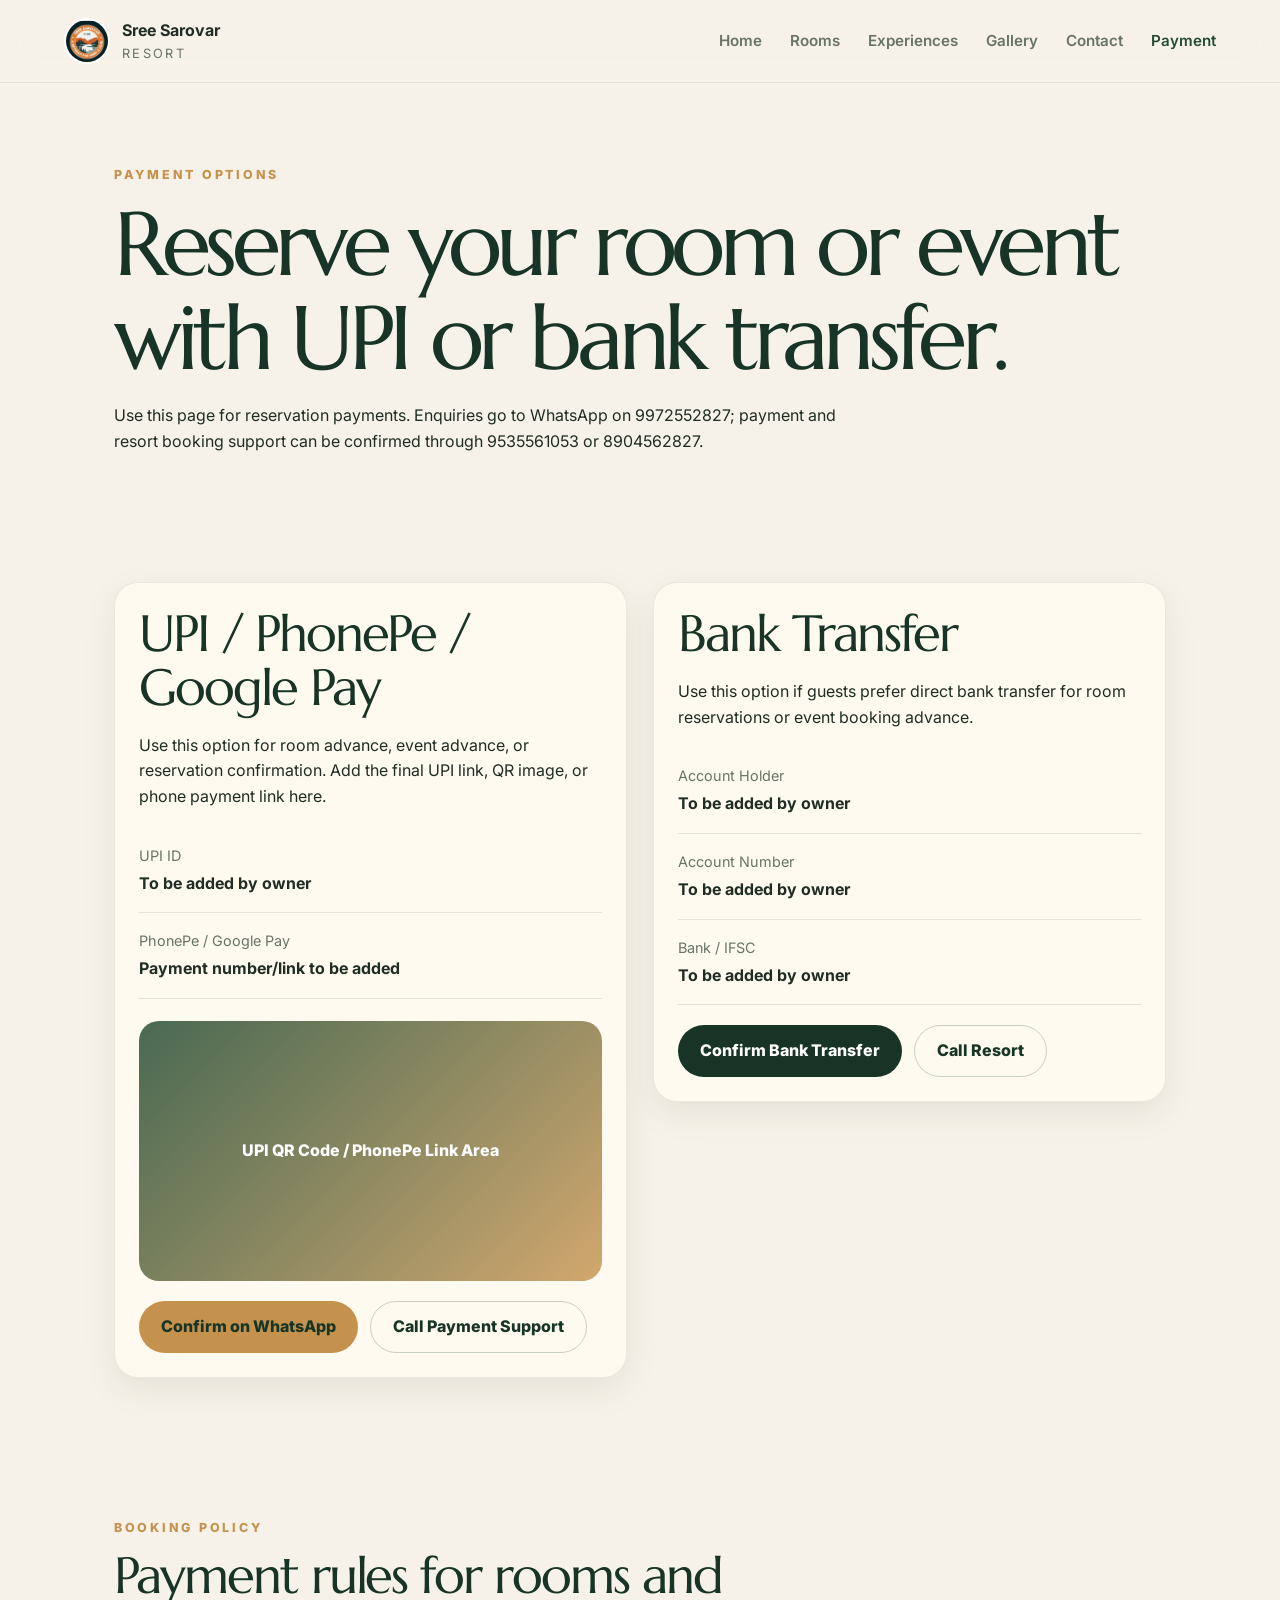
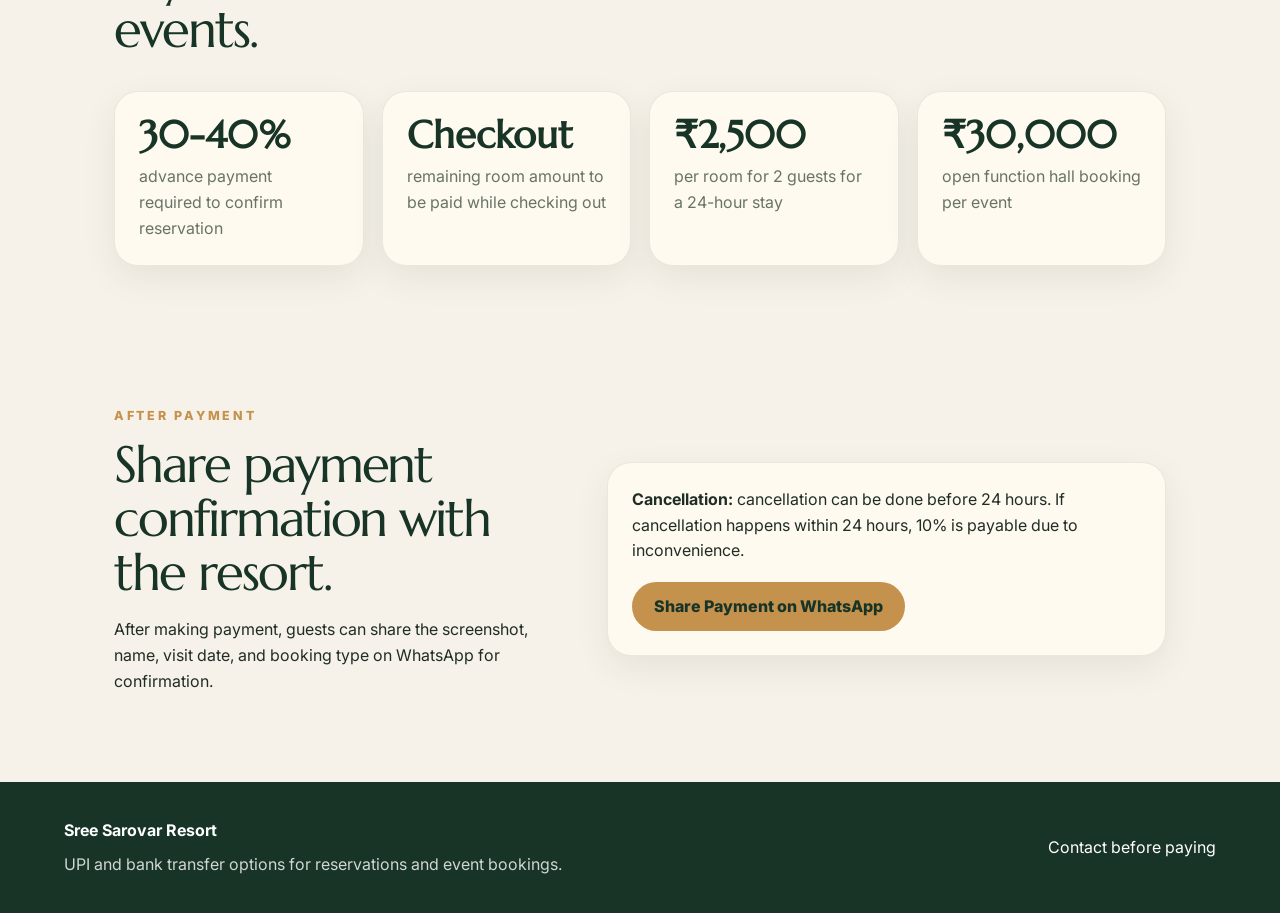
==== payment.html @ 9f4c0558 "resort website" ====
<!doctype html>
<html lang="en">
  <head>
    <meta charset="utf-8">
    <meta name="viewport" content="width=device-width, initial-scale=1">
    <meta name="description" content="UPI and bank transfer payment options for Sree Sarovar Resort reservations.">
    <title>Payment Options | Sree Sarovar Resort</title>
    <link rel="preconnect" href="https://fonts.googleapis.com">
    <link rel="preconnect" href="https://fonts.gstatic.com" crossorigin>
    <link href="https://fonts.googleapis.com/css2?family=Marcellus&family=Inter:wght@400;500;600;700&display=swap" rel="stylesheet">
    <link rel="stylesheet" href="assets/css/styles.css">
  </head>
  <body>
    <header class="site-header">
      <a class="brand" href="index.html"><img class="brand-logo" src="assets/images/sri-sarovar-logo.png" alt="Sree Sarovar Resort logo"><span><strong>Sree Sarovar</strong><small>Resort</small></span></a>
      <button class="nav-toggle" type="button" aria-label="Open navigation" aria-expanded="false"><span></span><span></span><span></span></button>
      <nav class="site-nav" aria-label="Primary navigation">
        <a href="index.html">Home</a>
        <a href="rooms.html">Rooms</a>
        <a href="experiences.html">Experiences</a>
        <a href="gallery.html">Gallery</a>
        <a href="contact.html">Contact</a>
        <a href="payment.html" aria-current="page">Payment</a>
      </nav>
    </header>

    <main>
      <section class="page-hero">
        <p class="eyebrow">Payment Options</p>
        <h1>Reserve your room or event with UPI or bank transfer.</h1>
        <p>Use this page for reservation payments. Enquiries go to WhatsApp on 9972552827; payment and resort booking support can be confirmed through 9535561053 or 8904562827.</p>
      </section>

      <section class="section payment-layout">
        <div class="payment-panel">
          <h2>UPI / PhonePe / Google Pay</h2>
          <p>Use this option for room advance, event advance, or reservation confirmation. Add the final UPI link, QR image, or phone payment link here.</p>
          <div class="payment-row">
            <span>UPI ID</span>
            <strong>To be added by owner</strong>
          </div>
          <div class="payment-row">
            <span>PhonePe / Google Pay</span>
            <strong>Payment number/link to be added</strong>
          </div>
          <div class="qr-placeholder">UPI QR Code / PhonePe Link Area</div>
          <div class="contact-actions">
            <a class="button button-primary" href="https://wa.me/919535561053?text=Hi%20Sree%20Sarovar%20Resort%2C%20I%20want%20to%20confirm%20a%20reservation%20payment." target="_blank" rel="noreferrer">Confirm on WhatsApp</a>
            <a class="button button-outline" href="tel:+918904562827">Call Payment Support</a>
          </div>
        </div>

        <div class="payment-panel">
          <h2>Bank Transfer</h2>
          <p>Use this option if guests prefer direct bank transfer for room reservations or event booking advance.</p>
          <div class="payment-row">
            <span>Account Holder</span>
            <strong>To be added by owner</strong>
          </div>
          <div class="payment-row">
            <span>Account Number</span>
            <strong>To be added by owner</strong>
          </div>
          <div class="payment-row">
            <span>Bank / IFSC</span>
            <strong>To be added by owner</strong>
          </div>
          <div class="contact-actions">
            <a class="button button-dark" href="https://wa.me/918904562827?text=Hi%20Sree%20Sarovar%20Resort%2C%20I%20want%20to%20confirm%20a%20bank%20transfer%20for%20reservation." target="_blank" rel="noreferrer">Confirm Bank Transfer</a>
            <a class="button button-outline" href="tel:+919535561053">Call Resort</a>
          </div>
        </div>
      </section>

      <section class="section">
        <div class="section-heading">
          <p class="eyebrow">Booking Policy</p>
          <h2>Payment rules for rooms and events.</h2>
        </div>
        <div class="policy-grid">
          <article class="policy-card">
            <strong>30-40%</strong>
            <span>advance payment required to confirm reservation</span>
          </article>
          <article class="policy-card">
            <strong>Checkout</strong>
            <span>remaining room amount to be paid while checking out</span>
          </article>
          <article class="policy-card">
            <strong>₹2,500</strong>
            <span>per room for 2 guests for a 24-hour stay</span>
          </article>
          <article class="policy-card">
            <strong>₹30,000</strong>
            <span>open function hall booking per event</span>
          </article>
        </div>
      </section>

      <section class="section split-section">
        <div>
          <p class="eyebrow">After Payment</p>
          <h2>Share payment confirmation with the resort.</h2>
          <p>After making payment, guests can share the screenshot, name, visit date, and booking type on WhatsApp for confirmation.</p>
        </div>
        <div class="story-box">
          <p><strong>Cancellation:</strong> cancellation can be done before 24 hours. If cancellation happens within 24 hours, 10% is payable due to inconvenience.</p>
          <a class="button button-primary" href="https://wa.me/919535561053?text=Hi%20Sree%20Sarovar%20Resort%2C%20I%20have%20made%20an%20advance%20payment%20and%20want%20to%20confirm%20my%20booking." target="_blank" rel="noreferrer">Share Payment on WhatsApp</a>
        </div>
      </section>
    </main>

    <footer class="site-footer">
      <div><strong>Sree Sarovar Resort</strong><p>UPI and bank transfer options for reservations and event bookings.</p></div>
      <div><a href="contact.html">Contact before paying</a></div>
    </footer>
    <script src="assets/js/main.js"></script>
  </body>
</html>
---- assets/css/styles.css ----
:root {
  --bg: #f7f2e9;
  --surface: #fffaf0;
  --surface-strong: #f1e4d0;
  --ink: #1f2d24;
  --muted: #687467;
  --green: #244c37;
  --green-dark: #173426;
  --gold: #c5924d;
  --sand: #e8d2b6;
  --white: #ffffff;
  --shadow: 0 22px 70px rgba(31, 45, 36, 0.12);
  --radius: 28px;
}

* {
  box-sizing: border-box;
}

html {
  scroll-behavior: smooth;
}

body {
  margin: 0;
  background: var(--bg);
  color: var(--ink);
  font-family: "Inter", system-ui, -apple-system, BlinkMacSystemFont, "Segoe UI", sans-serif;
  line-height: 1.6;
}

a {
  color: inherit;
  text-decoration: none;
}

img {
  display: block;
  max-width: 100%;
}

h1,
h2,
h3 {
  color: var(--green-dark);
  font-family: "Marcellus", Georgia, serif;
  font-weight: 400;
  line-height: 1.05;
  margin: 0 0 18px;
}

h1 {
  font-size: clamp(3rem, 7vw, 6.8rem);
  letter-spacing: -0.06em;
}

h2 {
  font-size: clamp(2rem, 4vw, 3.8rem);
  letter-spacing: -0.04em;
}

h3 {
  font-size: 1.55rem;
}

p {
  margin: 0 0 18px;
}

.site-header {
  align-items: center;
  background: rgba(247, 242, 233, 0.88);
  backdrop-filter: blur(16px);
  border-bottom: 1px solid rgba(36, 76, 55, 0.1);
  display: flex;
  justify-content: space-between;
  left: 0;
  padding: 18px clamp(18px, 5vw, 72px);
  position: sticky;
  right: 0;
  top: 0;
  z-index: 20;
}

.brand {
  align-items: center;
  display: inline-flex;
  gap: 12px;
}

.brand-mark,
.brand-logo {
  align-items: center;
  background: var(--green);
  border-radius: 999px;
  color: var(--white);
  display: inline-flex;
  font-family: "Marcellus", Georgia, serif;
  height: 46px;
  justify-content: center;
  width: 46px;
}

.brand-logo {
  background: var(--white);
  object-fit: cover;
  padding: 2px;
}

.brand strong,
.brand small {
  display: block;
}

.brand small {
  color: var(--muted);
  font-size: 0.8rem;
  letter-spacing: 0.18em;
  text-transform: uppercase;
}

.site-nav {
  align-items: center;
  display: flex;
  gap: 28px;
}

.site-nav a {
  color: var(--muted);
  font-size: 0.95rem;
  font-weight: 600;
}

.site-nav a:hover,
.site-nav a[aria-current="page"] {
  color: var(--green);
}

.nav-toggle {
  background: transparent;
  border: 0;
  display: none;
  padding: 8px;
}

.nav-toggle span {
  background: var(--green);
  display: block;
  height: 2px;
  margin: 5px 0;
  width: 26px;
}

.hero {
  align-items: stretch;
  display: grid;
  gap: 28px;
  grid-template-columns: minmax(0, 1.3fr) minmax(320px, 0.7fr);
  min-height: calc(100vh - 84px);
  padding: 60px clamp(18px, 5vw, 72px);
}

.hero-content,
.page-hero,
.section {
  margin: 0 auto;
  max-width: 1180px;
  width: 100%;
}

.hero-content {
  align-content: center;
  background:
    linear-gradient(135deg, rgba(23, 52, 38, 0.9), rgba(36, 76, 55, 0.55)),
    radial-gradient(circle at top right, rgba(197, 146, 77, 0.65), transparent 35%),
    linear-gradient(145deg, #244c37, #11251b);
  border-radius: var(--radius);
  color: var(--white);
  display: grid;
  padding: clamp(28px, 6vw, 78px);
  position: relative;
  overflow: hidden;
}

.hero-content::after {
  border: 1px solid rgba(255, 255, 255, 0.2);
  border-radius: 50%;
  content: "";
  height: 340px;
  position: absolute;
  right: -110px;
  top: -90px;
  width: 340px;
}

.hero-content h1,
.hero-content p {
  color: var(--white);
  max-width: 780px;
  position: relative;
  z-index: 1;
}

.hero-copy {
  font-size: 1.15rem;
}

.hero-actions {
  display: flex;
  flex-wrap: wrap;
  gap: 14px;
  position: relative;
  z-index: 1;
}

.hero-card {
  background:
    linear-gradient(180deg, rgba(23, 52, 38, 0.1), rgba(23, 52, 38, 0.65)),
    linear-gradient(135deg, #d9c4a4, #7b8a64);
  border-radius: var(--radius);
  box-shadow: var(--shadow);
  color: var(--white);
  display: flex;
  flex-direction: column;
  justify-content: flex-end;
  min-height: 440px;
  padding: 32px;
}

.photo-card {
  isolation: isolate;
  overflow: hidden;
  padding: 0;
  position: relative;
}

.photo-card::after {
  background: linear-gradient(180deg, rgba(23, 52, 38, 0.04), rgba(23, 52, 38, 0.82));
  content: "";
  inset: 0;
  position: absolute;
  z-index: 1;
}

.photo-card img {
  height: 100%;
  inset: 0;
  object-fit: cover;
  position: absolute;
  width: 100%;
}

.photo-card > div {
  margin-top: auto;
  padding: 32px;
  position: relative;
  z-index: 2;
}

.hero-card span,
.eyebrow {
  color: var(--gold);
  font-size: 0.78rem;
  font-weight: 800;
  letter-spacing: 0.22em;
  margin-bottom: 12px;
  text-transform: uppercase;
}

.hero-card strong {
  font-family: "Marcellus", Georgia, serif;
  font-size: 2.2rem;
  line-height: 1;
  margin-bottom: 14px;
}

.button {
  align-items: center;
  border-radius: 999px;
  display: inline-flex;
  font-weight: 800;
  justify-content: center;
  min-height: 48px;
  padding: 12px 22px;
  transition: transform 180ms ease, box-shadow 180ms ease;
}

.button:hover {
  box-shadow: 0 14px 28px rgba(31, 45, 36, 0.18);
  transform: translateY(-2px);
}

.button-primary {
  background: var(--gold);
  color: var(--green-dark);
}

.button-secondary {
  border: 1px solid rgba(255, 255, 255, 0.4);
  color: var(--white);
}

.button-dark {
  background: var(--green-dark);
  color: var(--white);
}

.button-outline {
  border: 1px solid rgba(36, 76, 55, 0.24);
  color: var(--green-dark);
}

.booking-strip {
  align-items: center;
  background: var(--surface);
  border: 1px solid rgba(36, 76, 55, 0.1);
  border-radius: 24px;
  box-shadow: var(--shadow);
  display: flex;
  gap: 18px;
  justify-content: space-between;
  margin: -34px auto 70px;
  max-width: 980px;
  padding: 24px;
  position: relative;
  width: calc(100% - 36px);
  z-index: 2;
}

.inner-strip {
  margin-bottom: 24px;
  margin-top: 0;
}

.booking-strip span {
  color: var(--muted);
  display: block;
  font-size: 0.9rem;
}

.booking-actions {
  display: flex;
  flex-wrap: wrap;
  gap: 12px;
}

.section {
  padding: 70px clamp(18px, 5vw, 72px);
}

.section-heading {
  margin-bottom: 34px;
  max-width: 760px;
}

.card-grid {
  display: grid;
  gap: 22px;
}

.card-grid.three {
  grid-template-columns: repeat(3, minmax(0, 1fr));
}

.policy-grid,
.review-grid,
.attraction-grid,
.payment-option-grid {
  display: grid;
  gap: 18px;
}

.policy-grid,
.review-grid,
.payment-option-grid {
  grid-template-columns: repeat(4, minmax(0, 1fr));
}

.attraction-grid {
  grid-template-columns: repeat(2, minmax(0, 1fr));
}

.feature-card,
.story-box,
.contact-panel,
.enquiry-form,
.room-card,
.policy-card,
.review-card,
.attraction-card,
.payment-panel,
.payment-option-card {
  background: var(--surface);
  border: 1px solid rgba(36, 76, 55, 0.1);
  border-radius: 24px;
  box-shadow: 0 12px 34px rgba(31, 45, 36, 0.08);
  padding: 24px;
}

.payment-option-card {
  display: flex;
  flex-direction: column;
}

.payment-option-card > span {
  color: var(--gold);
  font-size: 0.78rem;
  font-weight: 800;
  letter-spacing: 0.16em;
  margin-bottom: 14px;
  text-transform: uppercase;
}

.payment-option-card .button {
  margin-top: auto;
}

.policy-card strong {
  color: var(--green-dark);
  display: block;
  font-family: "Marcellus", Georgia, serif;
  font-size: clamp(1.8rem, 3vw, 2.7rem);
  line-height: 1;
  margin-bottom: 10px;
}

.policy-card span,
.review-card span {
  color: var(--muted);
}

.attraction-card {
  display: grid;
  gap: 18px;
  grid-template-columns: 190px minmax(0, 1fr);
}

.attraction-visual {
  align-items: flex-end;
  background:
    linear-gradient(180deg, rgba(23, 52, 38, 0.05), rgba(23, 52, 38, 0.82)),
    linear-gradient(135deg, #98aa78, #d9b77a);
  border-radius: 18px;
  color: var(--white);
  display: flex;
  font-family: "Marcellus", Georgia, serif;
  font-size: 1.5rem;
  min-height: 190px;
  overflow: hidden;
  position: relative;
}

.attraction-visual::after {
  background: linear-gradient(180deg, rgba(23, 52, 38, 0.04), rgba(23, 52, 38, 0.72));
  content: "";
  inset: 0;
  position: absolute;
}

.attraction-visual img {
  height: 100%;
  inset: 0;
  object-fit: cover;
  position: absolute;
  width: 100%;
}

.attraction-visual span {
  padding: 18px;
  position: relative;
  z-index: 1;
}

.review-card strong {
  color: var(--green-dark);
  display: block;
  font-family: "Marcellus", Georgia, serif;
  font-size: 1.6rem;
  line-height: 1.15;
  margin-bottom: 14px;
}

.image-credit-note {
  color: var(--muted);
  font-size: 0.9rem;
  margin-top: 12px;
}

.image-placeholder,
.gallery-tile,
.gallery-item,
.map-placeholder {
  align-items: center;
  background:
    linear-gradient(135deg, rgba(36, 76, 55, 0.75), rgba(197, 146, 77, 0.55)),
    linear-gradient(135deg, #b9c1a5, #e2c195);
  border-radius: 20px;
  color: var(--white);
  display: flex;
  font-weight: 800;
  justify-content: center;
  min-height: 220px;
  text-align: center;
}

.card-image,
.room-image,
.gallery-tile,
.gallery-item img {
  border-radius: 20px;
  display: block;
  height: 230px;
  object-fit: cover;
  width: 100%;
}

.room-image {
  height: 340px;
}

img.gallery-tile {
  min-height: 220px;
}

.image-placeholder.large {
  min-height: 320px;
}

.split-section {
  align-items: center;
  display: grid;
  gap: 36px;
  grid-template-columns: minmax(0, 0.9fr) minmax(320px, 1.1fr);
}

.payment-layout {
  align-items: start;
  display: grid;
  gap: 26px;
  grid-template-columns: repeat(2, minmax(0, 1fr));
}

.payment-row {
  border-bottom: 1px solid rgba(36, 76, 55, 0.12);
  display: grid;
  gap: 4px;
  padding: 16px 0;
}

.payment-row span {
  color: var(--muted);
  font-size: 0.9rem;
}

.qr-placeholder {
  align-items: center;
  background:
    linear-gradient(135deg, rgba(36, 76, 55, 0.75), rgba(197, 146, 77, 0.55)),
    linear-gradient(135deg, #b9c1a5, #e2c195);
  border-radius: 20px;
  color: var(--white);
  display: flex;
  font-weight: 800;
  justify-content: center;
  margin-top: 22px;
  min-height: 260px;
  text-align: center;
}

.inline-link {
  display: inline-block;
  margin-left: 14px;
  margin-top: 14px;
}

.section-cta {
  margin-top: 24px;
}

.amenity-list {
  display: grid;
  gap: 14px;
}

.amenity-list div {
  background: var(--surface);
  border-left: 5px solid var(--gold);
  border-radius: 18px;
  padding: 20px;
}

.amenity-list strong,
.amenity-list span {
  display: block;
}

.amenity-list span {
  color: var(--muted);
}

.text-link {
  border-bottom: 2px solid var(--gold);
  color: var(--green);
  font-weight: 800;
}

.accent-section {
  background: var(--green-dark);
  border-radius: var(--radius);
  color: var(--white);
  margin-bottom: 70px;
}

.accent-section h2,
.accent-section p {
  color: var(--white);
}

.gallery-preview,
.gallery-grid {
  display: grid;
  gap: 16px;
  grid-template-columns: repeat(4, minmax(0, 1fr));
  margin-bottom: 24px;
}

.gallery-tile.tall {
  grid-row: span 2;
  height: 456px;
  min-height: 456px;
}

.gallery-tile.wide {
  grid-column: span 2;
}

.page-hero {
  padding: 82px clamp(18px, 5vw, 72px) 40px;
}

.page-hero p {
  max-width: 740px;
}

.room-list {
  display: grid;
  gap: 28px;
}

.room-card {
  align-items: center;
  display: grid;
  gap: 28px;
  grid-template-columns: minmax(280px, 0.85fr) minmax(0, 1fr);
}

.check-list {
  color: var(--muted);
  margin: 0 0 24px;
  padding-left: 20px;
}

.icon-circle {
  align-items: center;
  background: var(--green);
  border-radius: 999px;
  color: var(--white);
  display: inline-flex;
  font-weight: 800;
  height: 54px;
  justify-content: center;
  margin-bottom: 20px;
  width: 54px;
}

.filter-bar {
  display: flex;
  flex-wrap: wrap;
  gap: 10px;
  margin-bottom: 24px;
}

.filter-button {
  background: var(--surface);
  border: 1px solid rgba(36, 76, 55, 0.14);
  border-radius: 999px;
  color: var(--green);
  cursor: pointer;
  font: inherit;
  font-weight: 800;
  padding: 10px 18px;
}

.filter-button.active {
  background: var(--green);
  color: var(--white);
}

.gallery-item {
  background: var(--surface);
  box-shadow: 0 12px 34px rgba(31, 45, 36, 0.08);
  display: block;
  margin: 0;
  min-height: 230px;
  overflow: hidden;
  padding: 0;
}

.gallery-item img {
  border-radius: 20px 20px 0 0;
}

.gallery-item figcaption {
  color: var(--green-dark);
  font-weight: 800;
  padding: 14px 16px 16px;
}

.gallery-item.is-hidden {
  display: none;
}

.contact-layout {
  align-items: start;
  display: grid;
  gap: 26px;
  grid-template-columns: minmax(0, 0.9fr) minmax(320px, 1.1fr);
}

.contact-row {
  border-bottom: 1px solid rgba(36, 76, 55, 0.12);
  display: grid;
  gap: 4px;
  padding: 16px 0;
}

.contact-row span {
  color: var(--muted);
  font-size: 0.9rem;
}

.map-placeholder {
  margin-top: 22px;
  min-height: 260px;
}

.map-frame {
  border: 0;
  border-radius: 20px;
  display: block;
  height: 300px;
  margin-top: 22px;
  width: 100%;
}

.contact-actions {
  display: flex;
  flex-wrap: wrap;
  gap: 12px;
  margin-top: 20px;
}

.enquiry-form {
  display: grid;
  gap: 16px;
}

.enquiry-form label {
  color: var(--green);
  display: grid;
  font-weight: 800;
  gap: 8px;
}

input,
select,
textarea {
  background: var(--white);
  border: 1px solid rgba(36, 76, 55, 0.16);
  border-radius: 14px;
  color: var(--ink);
  font: inherit;
  padding: 13px 14px;
  width: 100%;
}

input:focus,
select:focus,
textarea:focus {
  border-color: var(--gold);
  outline: 3px solid rgba(197, 146, 77, 0.2);
}

.form-note {
  color: var(--muted);
  font-size: 0.9rem;
}

.site-footer {
  align-items: center;
  background: var(--green-dark);
  color: rgba(255, 255, 255, 0.8);
  display: flex;
  gap: 24px;
  justify-content: space-between;
  padding: 36px clamp(18px, 5vw, 72px);
}

.site-footer strong,
.site-footer a {
  color: var(--white);
}

.site-footer p {
  margin: 8px 0 0;
}

@media (max-width: 920px) {
  .nav-toggle {
    display: block;
  }

  .site-nav {
    background: var(--surface);
    border: 1px solid rgba(36, 76, 55, 0.1);
    border-radius: 18px;
    box-shadow: var(--shadow);
    display: none;
    flex-direction: column;
    gap: 14px;
    padding: 18px;
    position: absolute;
    right: 18px;
    top: 76px;
    width: min(280px, calc(100vw - 36px));
  }

  .site-nav.open {
    display: flex;
  }

  .hero,
  .split-section,
  .room-card,
  .contact-layout,
  .payment-layout {
    grid-template-columns: 1fr;
  }

  .card-grid.three,
  .policy-grid,
  .review-grid,
  .attraction-grid,
  .payment-option-grid,
  .gallery-preview,
  .gallery-grid {
    grid-template-columns: repeat(2, minmax(0, 1fr));
  }

  .attraction-card {
    grid-template-columns: 1fr;
  }
}

@media (max-width: 640px) {
  .hero {
    min-height: auto;
    padding-top: 28px;
  }

  .hero-card {
    min-height: 320px;
  }

  .booking-strip,
  .site-footer {
    align-items: flex-start;
    flex-direction: column;
  }

  .card-grid.three,
  .policy-grid,
  .review-grid,
  .attraction-grid,
  .payment-option-grid,
  .gallery-preview,
  .gallery-grid {
    grid-template-columns: 1fr;
  }

  .gallery-tile.tall,
  .gallery-tile.wide {
    grid-column: auto;
    grid-row: auto;
    min-height: 220px;
  }
}
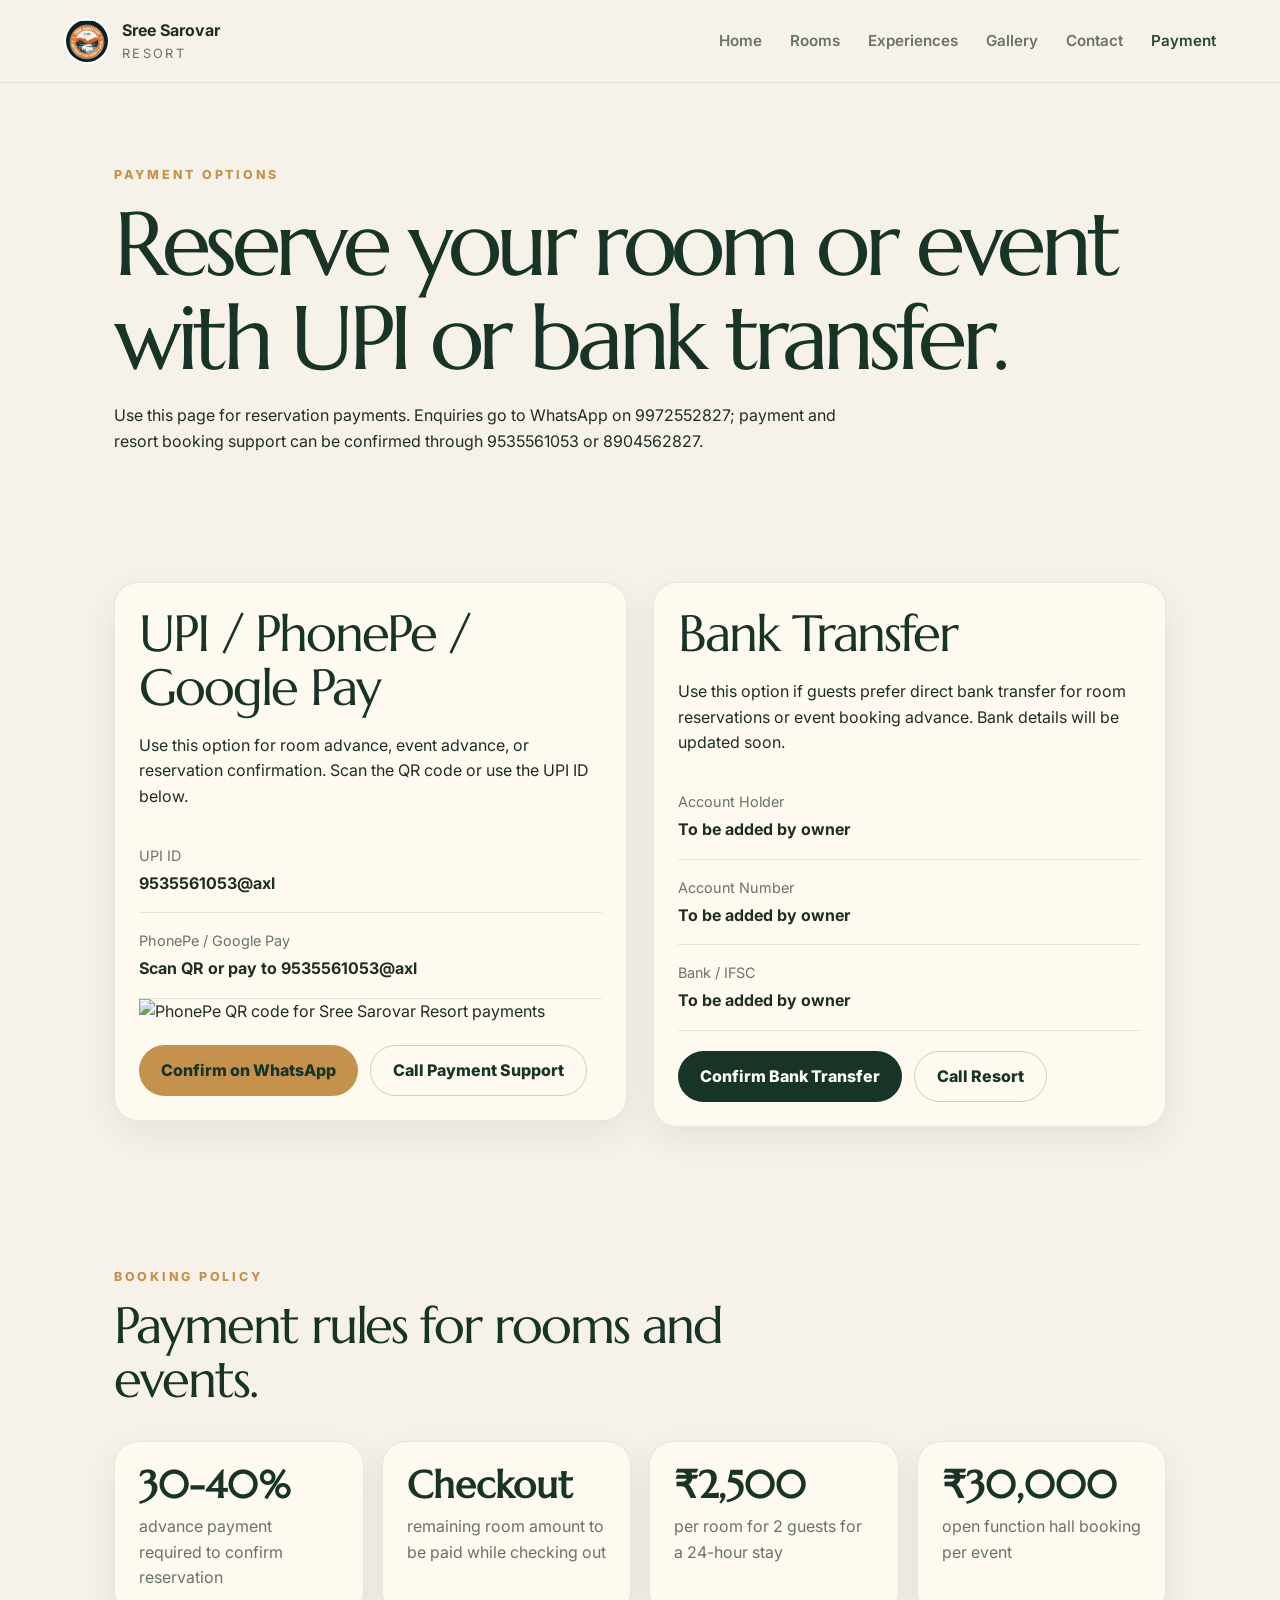
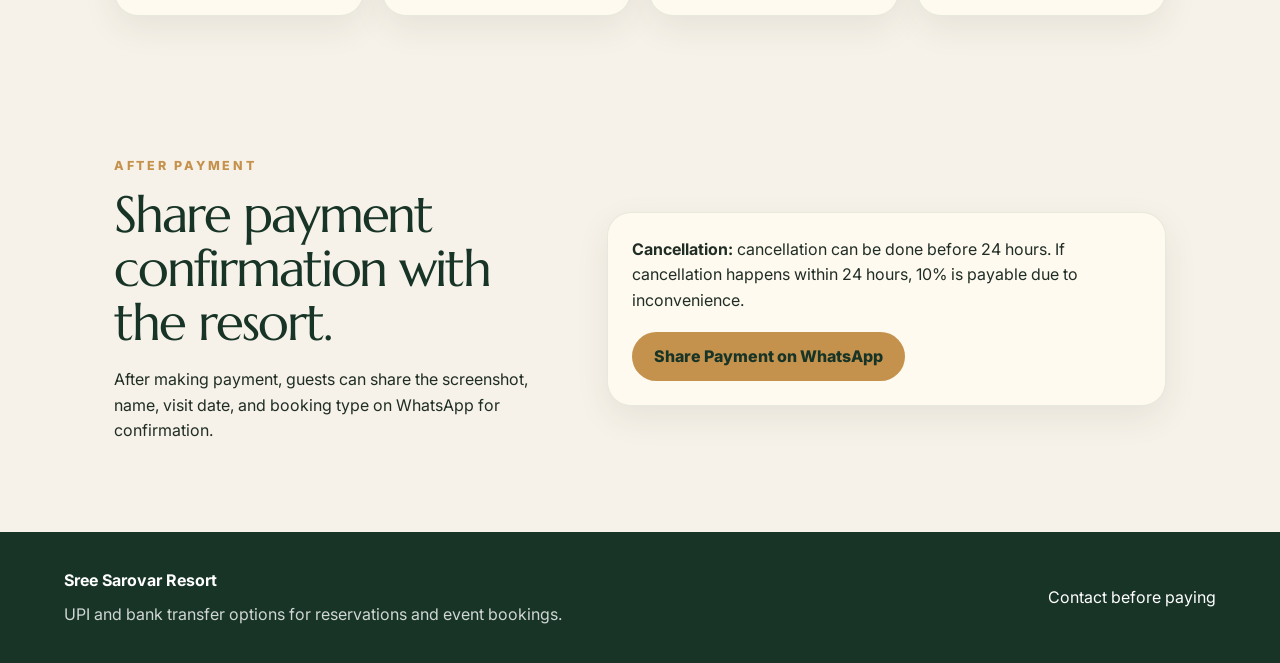
==== commit cb361860: "Update payment.html QR details fix" ====
--- a/payment.html
+++ b/payment.html
@@ -34,16 +34,16 @@
       <section class="section payment-layout">
         <div class="payment-panel">
           <h2>UPI / PhonePe / Google Pay</h2>
-          <p>Use this option for room advance, event advance, or reservation confirmation. Add the final UPI link, QR image, or phone payment link here.</p>
+          <p>Use this option for room advance, event advance, or reservation confirmation. Scan the QR code or use the UPI ID below.</p>
           <div class="payment-row">
             <span>UPI ID</span>
-            <strong>To be added by owner</strong>
+            <strong>9535561053@axl</strong>
           </div>
           <div class="payment-row">
             <span>PhonePe / Google Pay</span>
-            <strong>Payment number/link to be added</strong>
+            <strong>Scan QR or pay to 9535561053@axl</strong>
           </div>
-          <div class="qr-placeholder">UPI QR Code / PhonePe Link Area</div>
+          <img class="payment-qr" src="assets/images/phonepe-qr.png" alt="PhonePe QR code for Sree Sarovar Resort payments">
           <div class="contact-actions">
             <a class="button button-primary" href="https://wa.me/919535561053?text=Hi%20Sree%20Sarovar%20Resort%2C%20I%20want%20to%20confirm%20a%20reservation%20payment." target="_blank" rel="noreferrer">Confirm on WhatsApp</a>
             <a class="button button-outline" href="tel:+918904562827">Call Payment Support</a>
@@ -52,7 +52,7 @@
 
         <div class="payment-panel">
           <h2>Bank Transfer</h2>
-          <p>Use this option if guests prefer direct bank transfer for room reservations or event booking advance.</p>
+          <p>Use this option if guests prefer direct bank transfer for room reservations or event booking advance. Bank details will be updated soon.</p>
           <div class="payment-row">
             <span>Account Holder</span>
             <strong>To be added by owner</strong>
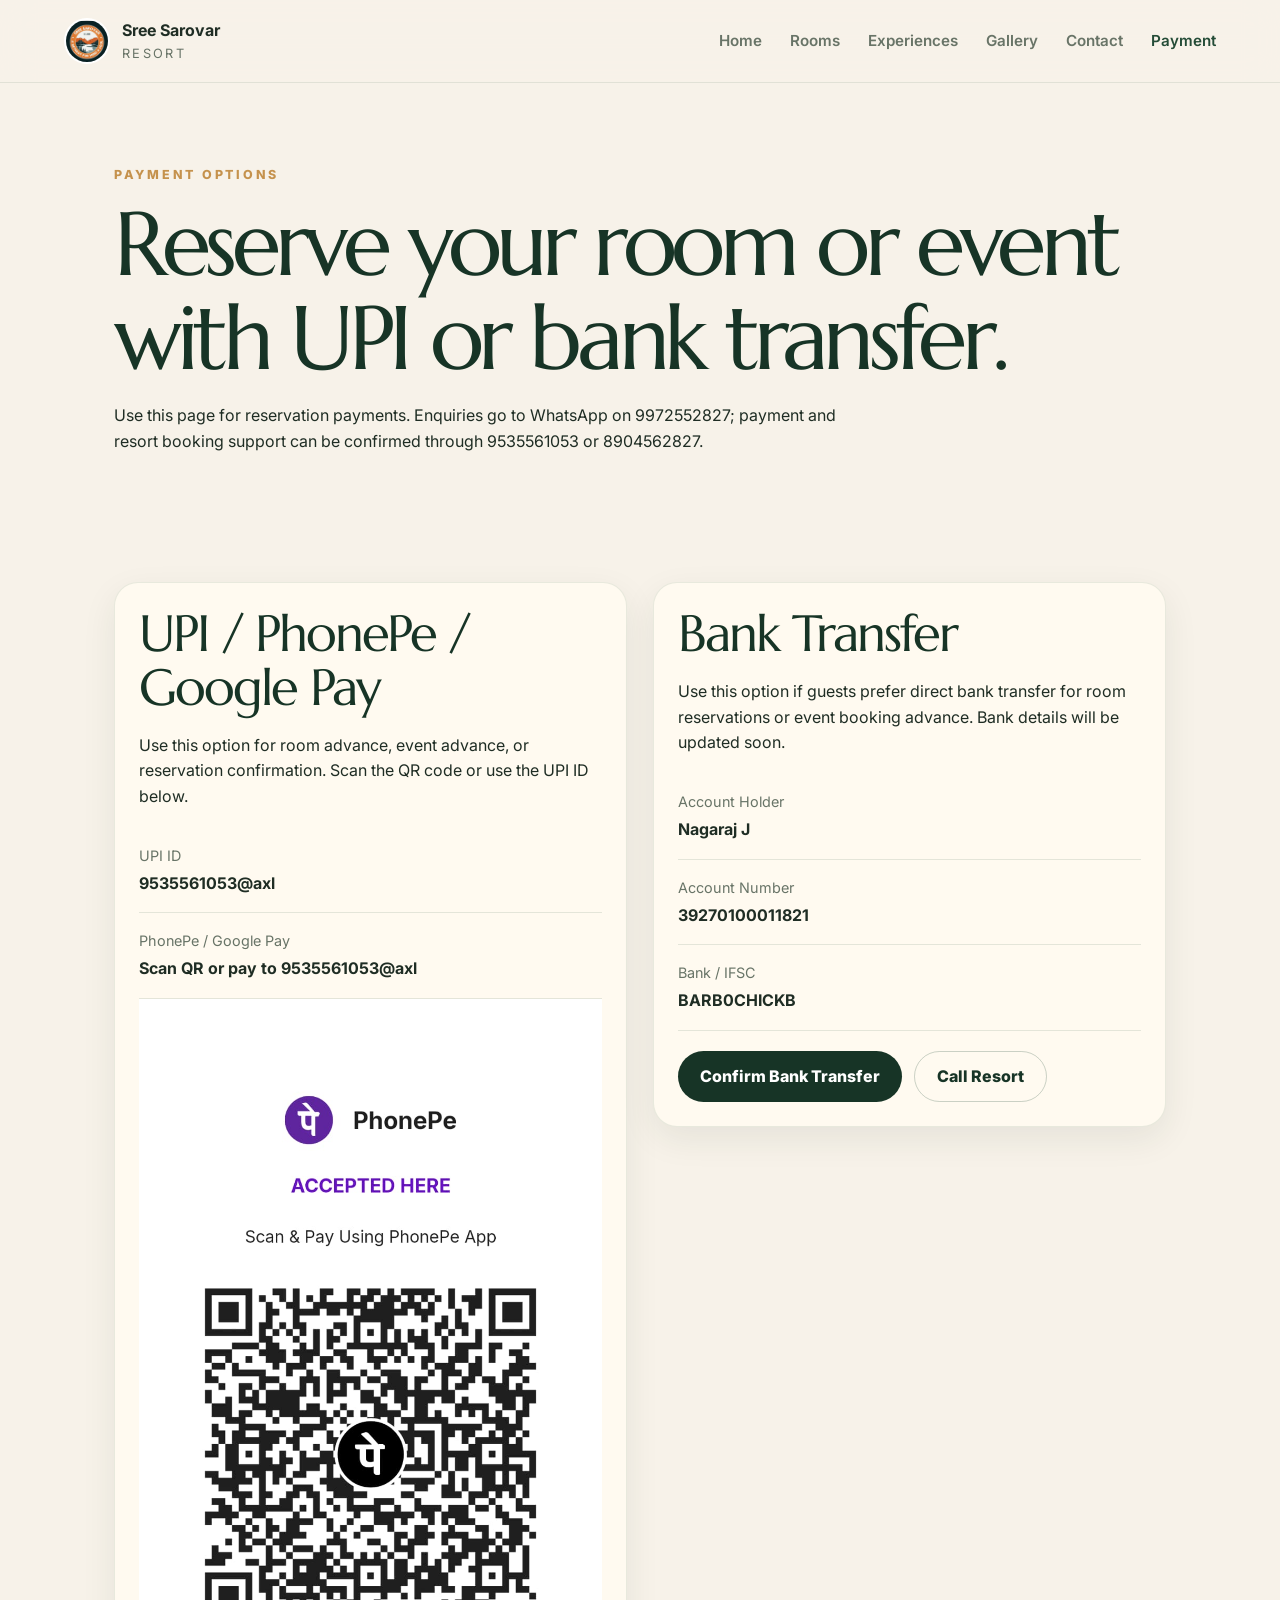
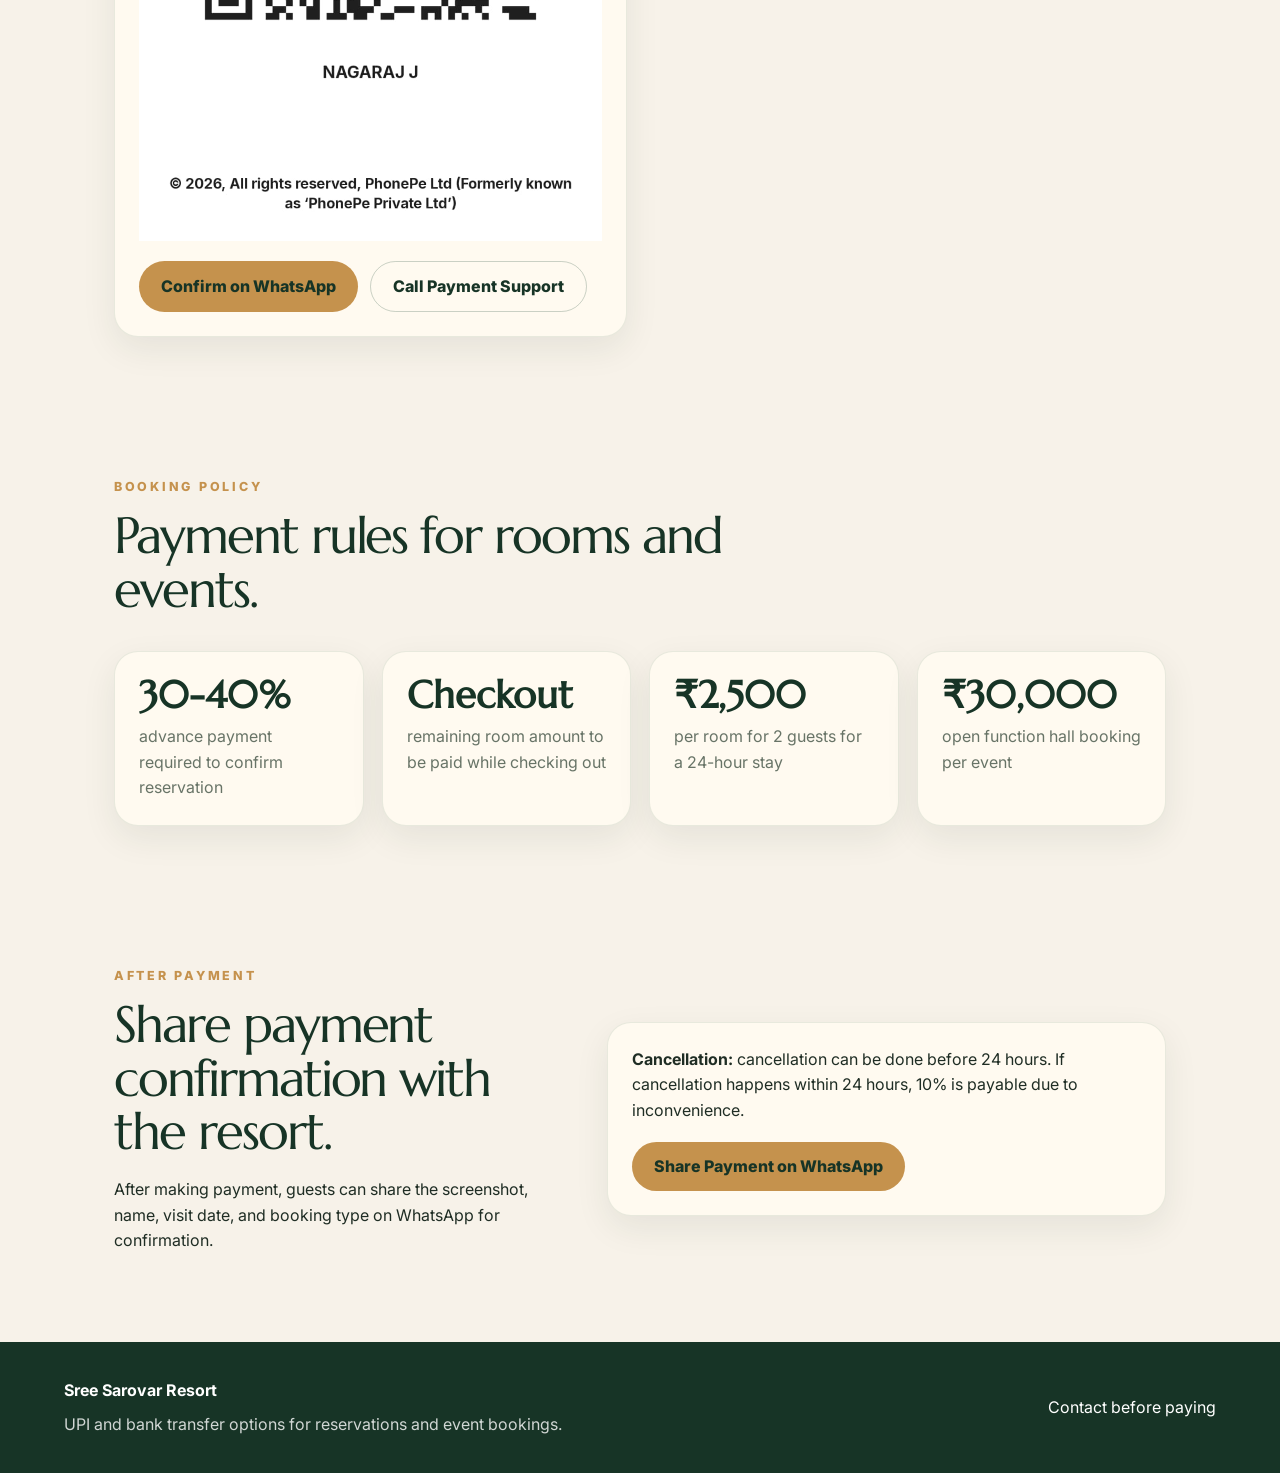
==== commit 7b3803e5: "Normalize line endings to CRLF" ====
--- a/payment.html
+++ b/payment.html
@@ -43,7 +43,7 @@
             <span>PhonePe / Google Pay</span>
             <strong>Scan QR or pay to 9535561053@axl</strong>
           </div>
-          <img class="payment-qr" src="assets/images/phonepe-qr.png" alt="PhonePe QR code for Sree Sarovar Resort payments">
+          <img class="payment-qr" src="assets/images/phonepe.png.jpeg" alt="PhonePe QR code for Sree Sarovar Resort payments">
           <div class="contact-actions">
             <a class="button button-primary" href="https://wa.me/919535561053?text=Hi%20Sree%20Sarovar%20Resort%2C%20I%20want%20to%20confirm%20a%20reservation%20payment." target="_blank" rel="noreferrer">Confirm on WhatsApp</a>
             <a class="button button-outline" href="tel:+918904562827">Call Payment Support</a>
@@ -55,15 +55,15 @@
           <p>Use this option if guests prefer direct bank transfer for room reservations or event booking advance. Bank details will be updated soon.</p>
           <div class="payment-row">
             <span>Account Holder</span>
-            <strong>To be added by owner</strong>
+            <strong>Nagaraj J</strong>
           </div>
           <div class="payment-row">
             <span>Account Number</span>
-            <strong>To be added by owner</strong>
+            <strong>39270100011821</strong>
           </div>
           <div class="payment-row">
             <span>Bank / IFSC</span>
-            <strong>To be added by owner</strong>
+            <strong>BARB0CHICKB</strong>
           </div>
           <div class="contact-actions">
             <a class="button button-dark" href="https://wa.me/918904562827?text=Hi%20Sree%20Sarovar%20Resort%2C%20I%20want%20to%20confirm%20a%20bank%20transfer%20for%20reservation." target="_blank" rel="noreferrer">Confirm Bank Transfer</a>
@@ -116,4 +116,4 @@
     </footer>
     <script src="assets/js/main.js"></script>
   </body>
-</html>
+</html>
